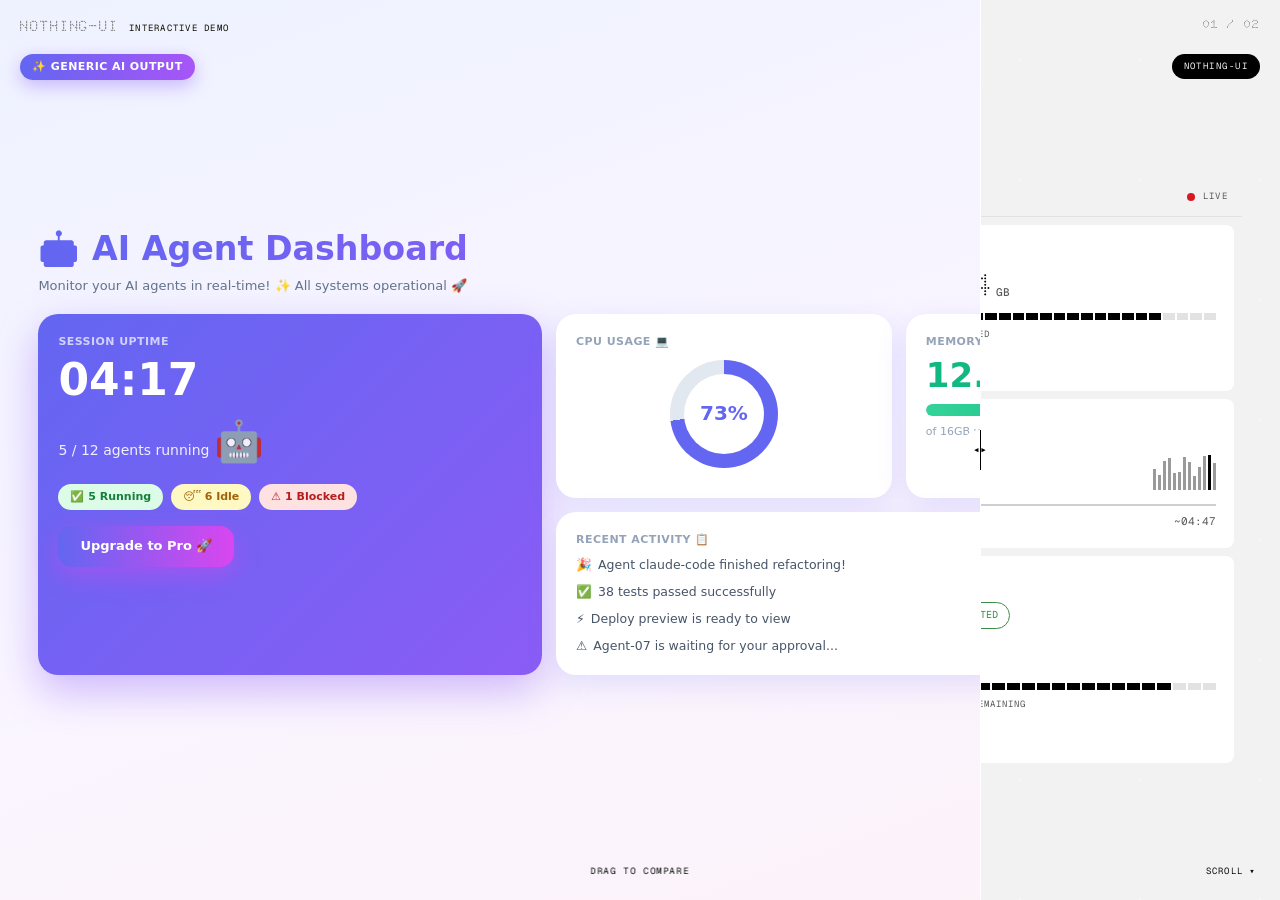
==== demo.html @ 2c0e85aa "Launch nothing-ui design system" ====
<!doctype html>
<html lang="en" data-theme="dark">
<head>
<meta charset="UTF-8">
<meta name="viewport" content="width=device-width, initial-scale=1.0">
<title>nothing-ui · interactive demo</title>
<link rel="preconnect" href="https://fonts.googleapis.com">
<link rel="preconnect" href="https://fonts.gstatic.com" crossorigin>
<link href="https://fonts.googleapis.com/css2?family=Doto:ROND,wght@100,400;100,500;100,700;100,900&family=Geist+Mono:wght@400;500&display=swap" rel="stylesheet">
<link rel="stylesheet" href="css/nothing-ui.css">
<style>
/* ===== demo chrome ===== */
html,body{height:100%}
body{overflow:hidden}
main{height:100vh;overflow-y:auto;scroll-snap-type:y mandatory;scroll-behavior:smooth}
section.stage{height:100vh;scroll-snap-align:start;position:relative;overflow:hidden;user-select:none;-webkit-user-select:none;cursor:grab}
section.stage:active{cursor:grabbing}
.demo-brand{position:fixed;top:16px;left:20px;z-index:60;display:flex;align-items:baseline;gap:10px;mix-blend-mode:difference;color:#fff;pointer-events:none}
.demo-brand .w{font-family:var(--f-display);font-weight:500;font-size:15px;letter-spacing:.06em}
.demo-brand .s{font-family:var(--f-mono);font-size:9px;letter-spacing:.14em}
.stage-step{position:fixed;top:16px;right:20px;z-index:60;mix-blend-mode:difference;color:#fff;font-family:var(--f-display);font-weight:500;font-size:12px;letter-spacing:.1em;pointer-events:none}
.hint{position:absolute;bottom:22px;left:50%;transform:translateX(-50%);z-index:40;mix-blend-mode:difference;color:#fff;font-family:var(--f-mono);font-size:9px;letter-spacing:.18em;pointer-events:none;animation:hintpulse 2.6s ease-in-out infinite}
@keyframes hintpulse{0%,100%{opacity:.85}50%{opacity:.3}}
.scrollhint{position:absolute;bottom:22px;right:24px;z-index:40;mix-blend-mode:difference;color:#fff;font-family:var(--f-mono);font-size:9px;letter-spacing:.14em;pointer-events:none}

/* ===== comparison machinery ===== */
.cmp-layer{position:absolute;inset:0}
.cmp-layer.b{clip-path:inset(0 0 0 var(--cut,50%))}
.divider{position:absolute;top:0;bottom:0;left:var(--cut,50%);width:0;z-index:30;pointer-events:none}
.divider::before{content:"";position:absolute;top:0;bottom:0;left:-.5px;width:1px;background:#fff;mix-blend-mode:difference}
.divider .knob{position:absolute;top:50%;left:0;transform:translate(-50%,-50%);width:40px;height:40px;border-radius:50%;
  background:#fff;mix-blend-mode:difference;display:grid;place-items:center;font-family:var(--f-mono);font-size:11px;color:#000;letter-spacing:.05em}
.corner{position:absolute;top:54px;font-family:var(--f-mono);font-size:9px;letter-spacing:.16em;text-transform:uppercase;padding:6px 12px;border-radius:999px;z-index:20}
.corner.l{left:20px}.corner.r{right:20px}

/* ===== nothing dashboard panel ===== */
.dwrap{position:absolute;inset:0;display:flex;align-items:center;justify-content:center;background:var(--bg);transition:none}
.dpanel{position:relative;isolation:isolate;width:min(1240px,94vw);margin-top:48px}
.dotlayer{position:absolute;inset:-40vh -10vw;z-index:-1;pointer-events:none;
  background-image:radial-gradient(rgba(255,255,255,.42) 1.3px,transparent 1.7px);
  background-size:120px 120px;background-attachment:fixed;mix-blend-mode:difference}
.dchrome{height:40px;display:flex;align-items:center;gap:7px;padding:0 14px;border-bottom:1px solid var(--line)}
.dchrome .nm{margin-left:8px;font-size:9px;letter-spacing:.1em;text-transform:uppercase;color:var(--muted)}
.dchrome .dlive{margin-left:auto;display:flex;align-items:center;gap:8px}
.dchrome .dlive .livedot{width:8px;height:8px;margin:0}
.dpanel .bento{grid-template-rows:auto auto auto}
.dpanel .tile{padding:18px}
.dpanel .clock{font-size:clamp(40px,5.6vw,70px);margin-top:8px}
.dpanel .clock .colon{animation:ckblink 1s steps(1) infinite}
@keyframes ckblink{0%,100%{opacity:1}50%{opacity:.25}}
.dpanel .tile .big{font-size:32px}
.dpanel .gauge{width:108px;height:108px;margin:8px auto 0}
.dpanel .gauge svg{width:108px;height:108px}
.dpanel .gauge .num{font-size:28px}
.trk.scan{position:relative;overflow:hidden}
.trk.scan::after{animation:scan 3.2s var(--ease) infinite}
@keyframes scan{0%{width:6%}55%{width:84%}100%{width:6%}}
.logfeed{margin-top:10px;display:flex;flex-direction:column;gap:7px;height:108px;overflow:hidden}
.logfeed .ll{font-family:var(--f-mono);font-size:9.5px;color:var(--secondary);display:flex;gap:8px;animation:llin .3s var(--ease)}
.logfeed .ll .lt{color:var(--muted)}
.logfeed .ll.sig{color:var(--accent-text)}
@keyframes llin{from{opacity:0;transform:translateY(-4px)}to{opacity:1;transform:none}}
.okchip{border-color:var(--success)!important;color:var(--success)!important}
.okchip i{display:inline-block;width:7px;height:7px;border-radius:50%;background:var(--success);margin-right:2px;animation:hintpulse 1.8s ease-in-out infinite}
.corner.ntag{background:var(--display);color:var(--bg)}

/* ===== deliberately-generic "AI slop" side (off-spec on purpose) ===== */
.slop{position:absolute;inset:0;background:linear-gradient(160deg,#eef2ff 0%,#faf5ff 55%,#fdf2f8 100%);
  font-family:system-ui,'Segoe UI',Roboto,sans-serif;color:#1e293b;display:flex;align-items:center;justify-content:center}
.slop *{box-sizing:border-box}
.slop .swrap{width:min(1240px,94vw)}
.slop h1{font-size:clamp(22px,2.6vw,34px);font-weight:800;margin-bottom:4px;
  background:linear-gradient(90deg,#6366f1,#a855f7,#ec4899);-webkit-background-clip:text;background-clip:text;color:transparent;
  animation:gradslide 4s linear infinite;background-size:200% 100%}
@keyframes gradslide{to{background-position:200% 0}}
.slop .sub{color:#64748b;font-size:13px;margin-bottom:18px}
.slop .sgrid{display:grid;grid-template-columns:1.5fr 1fr 1fr;gap:14px}
.slop .scard{background:#fff;border-radius:20px;padding:20px;box-shadow:0 10px 30px rgba(99,102,241,.16)}
.slop .scard.heroish{grid-row:1/span 2;background:linear-gradient(135deg,#6366f1,#8b5cf6);color:#fff;box-shadow:0 16px 40px rgba(139,92,246,.4)}
.slop .slabel{font-size:11px;font-weight:700;text-transform:uppercase;letter-spacing:.04em;color:#94a3b8;margin-bottom:8px}
.slop .heroish .slabel{color:rgba(255,255,255,.7)}
.slop .bignum{font-size:44px;font-weight:800;line-height:1}
.slop .pillrow{display:flex;gap:8px;margin-top:14px;flex-wrap:wrap}
.slop .spill{font-size:11px;font-weight:600;padding:5px 12px;border-radius:999px}
.slop .spill.g{background:#dcfce7;color:#15803d}.slop .spill.y{background:#fef9c3;color:#a16207}.slop .spill.r{background:#fee2e2;color:#b91c1c}
.slop .donut{width:108px;height:108px;border-radius:50%;margin:10px auto;position:relative;
  background:conic-gradient(#6366f1 0 73%,#e2e8f0 73% 100%)}
.slop .donut::after{content:"73%";position:absolute;inset:14px;border-radius:50%;background:#fff;display:grid;place-items:center;font-weight:800;font-size:20px;color:#6366f1}
.slop .sbar{height:12px;border-radius:999px;background:#e2e8f0;overflow:hidden;margin-top:12px}
.slop .sbar i{display:block;height:100%;width:72%;border-radius:999px;background:linear-gradient(90deg,#34d399,#10b981);animation:sbarpulse 2s ease-in-out infinite}
@keyframes sbarpulse{0%,100%{width:64%}50%{width:78%}}
.slop .cta{margin-top:16px;display:inline-block;padding:11px 22px;border-radius:14px;font-weight:700;font-size:13px;color:#fff;
  background:linear-gradient(90deg,#6366f1,#d946ef);box-shadow:0 8px 24px rgba(217,70,239,.45);animation:ctabounce 2.2s ease-in-out infinite}
@keyframes ctabounce{0%,100%{transform:translateY(0)}50%{transform:translateY(-4px)}}
.slop .feed{margin-top:6px;display:flex;flex-direction:column;gap:9px;font-size:12.5px;color:#475569}
.slop .feed .emj{margin-right:6px}
.slop .robot{font-size:40px;animation:ctabounce 1.8s ease-in-out infinite;display:inline-block}
.slop .corner.stag{background:linear-gradient(90deg,#6366f1,#a855f7);color:#fff;box-shadow:0 6px 18px rgba(139,92,246,.4);font-family:system-ui,sans-serif;font-weight:700;letter-spacing:.04em}
@media(max-width:860px){.slop .sgrid{grid-template-columns:1fr 1fr}.dpanel .bento{grid-template-columns:1fr 1fr}}
</style>
</head>
<body>
<svg width="0" height="0" style="position:absolute" aria-hidden="true"><defs>
<symbol id="d-check" viewBox="0 0 24 24"><path d="M4 12l5 5L20 6" fill="none" stroke="currentColor" stroke-width="1.6" stroke-linecap="round" stroke-linejoin="round"/></symbol>
</defs></svg>

<div class="demo-brand"><span class="w">NOTHING-UI</span><span class="s">INTERACTIVE DEMO</span></div>
<div class="stage-step" id="step">01 / 02</div>

<!-- dashboard template — cloned into every comparison layer -->
<template id="tpl-dash">
<div class="dwrap"><div class="dpanel">
  <div class="dotlayer"></div>
  <div class="dchrome"><span class="tl"></span><span class="tl"></span><span class="tl"></span><span class="nm">AGENT CONSOLE</span>
    <span class="dlive"><i class="livedot"></i><span class="label">LIVE</span></span></div>
  <div class="bento">
    <div class="tile hero-tile">
      <span class="label">SESSION UPTIME</span>
      <div class="clock"><span class="ck-h">00</span><span class="colon" style="--pxd:7px"><i></i><i></i></span><span class="ck-m">00</span></div>
      <div class="fui" style="font-size:16px;margin-top:12px"><span class="runcount">5</span> / 12 agents running</div>
      <div class="dotrow agentdots"></div>
      <div class="grow"></div><div class="hr"></div>
      <div class="foot2">
        <div><span class="label">TOKENS / TODAY</span><div class="big tokval">128<span class="u">K</span></div></div>
        <div style="text-align:right"><span class="label" style="color:var(--accent-text)">NEEDS DECISION</span><div class="big" style="color:var(--accent-text)">1</div></div>
      </div>
    </div>
    <div class="tile" style="display:flex;flex-direction:column;align-items:center">
      <span class="label" style="align-self:flex-start">CPU LOAD</span>
      <div class="gauge"><svg viewBox="0 0 96 96"><circle cx="48" cy="48" r="44" fill="none" stroke="var(--line-2)" stroke-width="3" stroke-dasharray="1.2 12.3"/><circle cx="48" cy="48" r="38" fill="none" stroke="var(--line)" stroke-width="3"/><circle class="garc" cx="48" cy="48" r="38" fill="none" stroke="var(--display)" stroke-width="3" stroke-dasharray="239" stroke-dashoffset="65" transform="rotate(-90 48 48)"/></svg>
      <div class="num"><b><span class="gval">73</span><span class="pct">%</span></b></div></div>
    </div>
    <div class="tile"><span class="label">MEMORY</span><div class="big" style="margin-top:10px">12.4<span class="u">GB</span></div><div class="segbar short memseg" style="margin-top:12px"></div><div class="label" style="margin-top:8px">/ 16 GB USED</div></div>
    <div class="tile run" style="grid-column:2/span 2"><span class="label">NOW RUNNING</span>
      <div style="display:flex;justify-content:space-between;align-items:flex-end"><div><div class="title">claude-code</div><div class="label" style="margin-top:5px">REFACTOR · AUTH MODULE</div></div><div class="spark sparkle"></div></div>
      <div class="trk scan"></div>
      <div style="display:flex;justify-content:space-between;margin-top:8px"><span class="faint eltime">02:34</span><span class="muted">~04:47</span></div>
    </div>
    <div class="tile"><span class="label">EVENT LOG</span><div class="logfeed"></div></div>
    <div class="tile"><span class="label">AGENTS · 12 TOTAL</span><div style="margin-top:12px">
      <div class="srow"><div class="seg-head"><span class="label">RUNNING</span><span class="v">5</span></div><div class="segbar short ag-run"></div></div>
      <div class="srow"><div class="seg-head"><span class="label">IDLE</span><span class="v">6</span></div><div class="segbar short ag-idle"></div></div>
      <div class="srow"><div class="seg-head"><span class="label" style="color:var(--accent-text)">NEEDS INPUT</span><span class="v" style="color:var(--accent-text)">1</span></div><div class="segbar short ag-need"></div></div></div>
    </div>
    <div class="tile"><span class="label">STATUS</span>
      <div class="chips"><span class="chip okchip"><i></i>CONNECTED</span></div>
      <div class="big">87<span class="u" style="font-family:var(--f-display);font-size:15px">%</span></div>
      <div class="segbar short batseg" style="margin-top:10px"></div>
      <div class="label" style="margin-top:8px">~ 4H 23M REMAINING</div>
    </div>
  </div>
</div></div>
</template>

<main id="main">

<!-- ════ STAGE 1 · generic AI output vs nothing-ui ════ -->
<section class="stage" id="s1" style="--cut:50%">
  <!-- layer A · deliberately generic -->
  <div class="cmp-layer a">
    <div class="slop">
      <span class="corner l stag spill">✨ Generic AI output</span>
      <div class="swrap">
        <h1>🤖 AI Agent Dashboard</h1>
        <div class="sub">Monitor your AI agents in real-time! ✨ All systems operational 🚀</div>
        <div class="sgrid">
          <div class="scard heroish">
            <div class="slabel">Session Uptime</div>
            <div class="bignum">04:17</div>
            <div style="margin-top:10px;font-size:14px;opacity:.9">5 / 12 agents running <span class="robot">🤖</span></div>
            <div class="pillrow"><span class="spill g">✅ 5 Running</span><span class="spill y">😴 6 Idle</span><span class="spill r">⚠️ 1 Blocked</span></div>
            <a class="cta">Upgrade to Pro 🚀</a>
          </div>
          <div class="scard"><div class="slabel">CPU Usage 💻</div><div class="donut"></div></div>
          <div class="scard"><div class="slabel">Memory 🧠</div><div class="bignum" style="color:#10b981;font-size:34px">12.4GB</div><div class="sbar"><i></i></div><div style="font-size:11px;color:#94a3b8;margin-top:8px">of 16GB used</div></div>
          <div class="scard" style="grid-column:2/span 2"><div class="slabel">Recent Activity 📋</div>
            <div class="feed">
              <div><span class="emj">🎉</span>Agent claude-code finished refactoring!</div>
              <div><span class="emj">✅</span>38 tests passed successfully</div>
              <div><span class="emj">⚡</span>Deploy preview is ready to view</div>
              <div><span class="emj">⚠️</span>Agent-07 is waiting for your approval...</div>
            </div>
          </div>
        </div>
      </div>
    </div>
  </div>
  <!-- layer B · nothing-ui (light mode) -->
  <div class="cmp-layer b" data-theme="light">
    <div class="mount-dash"></div>
    <span class="corner r ntag">nothing-ui</span>
  </div>
  <div class="divider"><span class="knob">◂▸</span></div>
  <div class="hint">DRAG TO COMPARE</div>
  <div class="scrollhint">SCROLL ▾</div>
</section>

<!-- ════ STAGE 2 · dark / light ════ -->
<section class="stage" id="s2" style="--cut:50%">
  <div class="cmp-layer a">
    <div class="mount-dash"></div>
    <span class="corner l ntag">DARK</span>
  </div>
  <div class="cmp-layer b" data-theme="light">
    <div class="mount-dash"></div>
    <span class="corner r" style="background:#000;color:#fff">LIGHT</span>
  </div>
  <div class="divider"><span class="knob">◂▸</span></div>
  <div class="hint">DRAG · DARK ⟷ LIGHT</div>
</section>

</main>

<script>
/* mount dashboard clones */
const tpl=document.getElementById('tpl-dash');
document.querySelectorAll('.mount-dash').forEach(m=>m.appendChild(tpl.content.cloneNode(true)));

/* fill repeated structures in every clone */
function eachDash(sel,fn){document.querySelectorAll(sel).forEach(fn);}
eachDash('.agentdots',el=>{const cls=['run','run','run','run','run','','','','','','','need'];
  cls.forEach(c=>{const i=document.createElement('i');if(c)i.className=c;el.appendChild(i);});});
function seg(el,total,filled,color){el.innerHTML='';for(let i=0;i<total;i++){const s=document.createElement('i');s.style.background=i<filled?color:'var(--line)';el.appendChild(s);}}
eachDash('.memseg',el=>seg(el,22,17,'var(--display)'));
eachDash('.ag-run',el=>seg(el,12,5,'var(--display)'));
eachDash('.ag-idle',el=>seg(el,12,6,'var(--secondary)'));
eachDash('.ag-need',el=>seg(el,12,1,'var(--accent)'));
eachDash('.batseg',el=>seg(el,20,17,'var(--display)'));
eachDash('.sparkle',el=>{for(let i=0;i<13;i++){const b=document.createElement('i');b.style.height=(14+Math.round(Math.sin(i*1.7)*10+10))+'px';el.appendChild(b);}});

/* ===== live dynamics (all clones update in lock-step) ===== */
const pad=n=>String(n).padStart(2,'0');
function tickClock(){const d=new Date();
  document.querySelectorAll('.ck-h').forEach(e=>e.textContent=pad(d.getHours()));
  document.querySelectorAll('.ck-m').forEach(e=>e.textContent=pad(d.getMinutes()));}
tickClock();setInterval(tickClock,1000);

let el=154; /* elapsed seconds for NOW RUNNING */
setInterval(()=>{el++;const t=pad(Math.floor(el/60))+':'+pad(el%60);
  document.querySelectorAll('.eltime').forEach(e=>e.textContent=t);},1000);

let tok=128.0;
setInterval(()=>{tok+=Math.random()*0.4;
  document.querySelectorAll('.tokval').forEach(e=>e.innerHTML=tok.toFixed(0)+'<span class="u">K</span>');},2000);

/* gauge breathes 60–86% */
let gT=0;
setInterval(()=>{gT+=.16;const v=Math.round(73+Math.sin(gT)*12);
  document.querySelectorAll('.gval').forEach(e=>e.textContent=v);
  document.querySelectorAll('.garc').forEach(c=>c.style.strokeDashoffset=(239*(1-v/100)).toFixed(1));},900);

/* sparkline shifts */
setInterval(()=>{document.querySelectorAll('.sparkle').forEach(sp=>{
  const b=sp.firstElementChild;sp.removeChild(b);
  b.style.height=(10+Math.round(Math.random()*26))+'px';
  b.style.background=parseInt(b.style.height)>28?'var(--display)':'var(--muted)';
  sp.appendChild(b);});},620);

/* memory segbar drifts 14–20 cells */
let mT=0;
setInterval(()=>{mT+=.5;const f=17+Math.round(Math.sin(mT)*3);
  document.querySelectorAll('.memseg').forEach(e=>seg(e,22,f,'var(--display)'));},1400);

/* event log feed */
const LOG=[
 ['agent-03 · diff applied · [SAVED]',0],
 ['build · 38 tests passed',0],
 ['agent-11 · context 72% · compacting',0],
 ['agent-07 · awaiting approval · [NEEDS INPUT]',1],
 ['deploy preview ready',0],
 ['agent-05 · tokens 12.4K · ok',0],
 ['lint · 0 errors · [CLEAN]',0],
 ['agent-02 · branch pushed',0]];
let li=0;
function pushLog(){const d=new Date();const t=pad(d.getHours())+':'+pad(d.getMinutes())+':'+pad(d.getSeconds());
  const [msg,sig]=LOG[li++%LOG.length];
  document.querySelectorAll('.logfeed').forEach(f=>{
    const row=document.createElement('div');row.className='ll'+(sig?' sig':'');
    row.innerHTML='<span class="lt">'+t+'</span>'+msg;
    f.prepend(row);while(f.children.length>6)f.removeChild(f.lastChild);});}
for(let k=0;k<5;k++)pushLog();
setInterval(pushLog,1500);

/* ===== draggable divider per stage ===== */
function initCompare(sec){
  let dragging=false;
  const set=p=>{p=Math.max(6,Math.min(94,p));sec.style.setProperty('--cut',p+'%');};
  sec.addEventListener('pointerdown',e=>{dragging=true;sec.setPointerCapture(e.pointerId);
    set(e.clientX/innerWidth*100);});
  sec.addEventListener('pointermove',e=>{if(dragging)set(e.clientX/innerWidth*100);});
  sec.addEventListener('pointerup',()=>dragging=false);
  sec.addEventListener('pointercancel',()=>dragging=false);
  sec.setCut=set;
}
document.querySelectorAll('.stage').forEach(initCompare);

/* keyboard nudge on the visible stage */
addEventListener('keydown',e=>{
  const sec=[...document.querySelectorAll('.stage')].find(s=>{const r=s.getBoundingClientRect();return r.top>-innerHeight/2&&r.top<innerHeight/2;});
  if(!sec)return;const cur=parseFloat(getComputedStyle(sec).getPropertyValue('--cut'))||50;
  if(e.key==='ArrowLeft')sec.setCut(cur-4);
  if(e.key==='ArrowRight')sec.setCut(cur+4);});

/* one-time auto sweep when a stage enters view */
const eased=t=>t<.5?4*t*t*t:1-Math.pow(-2*t+2,3)/2;
function sweep(sec){const seq=[[50,82],[82,22],[22,50]];let i=0;
  function leg(){if(i>=seq.length)return;const [a,b]=seq[i++];const t0=performance.now(),D=760;
    (function f(n){const k=Math.min(1,(n-t0)/D);sec.setCut(a+(b-a)*eased(k));
      k<1?requestAnimationFrame(f):leg();})(t0);}
  leg();}
const seen=new Set();
new IntersectionObserver(es=>es.forEach(en=>{
  if(en.isIntersecting&&!seen.has(en.target)){seen.add(en.target);setTimeout(()=>sweep(en.target),350);}
  if(en.isIntersecting){document.getElementById('step').textContent=en.target.id==='s1'?'01 / 02':'02 / 02';}
}),{threshold:.6}).observe(document.getElementById('s1'));
new IntersectionObserver(es=>es.forEach(en=>{
  if(en.isIntersecting&&!seen.has(en.target)){seen.add(en.target);setTimeout(()=>sweep(en.target),350);}
  if(en.isIntersecting){document.getElementById('step').textContent='02 / 02';}
}),{threshold:.6}).observe(document.getElementById('s2'));
</script>
</body>
</html>
---- css/nothing-ui.css ----
@import url('tokens.css');

/* nothing-ui · components */

*{margin:0;padding:0;box-sizing:border-box}
html{scroll-behavior:smooth}
body{background-color:var(--bg);color:var(--primary);font-family:var(--f-mono);font-size:11px;line-height:1.45;
  font-variation-settings:'ROND' 100;-webkit-font-smoothing:antialiased;transition:background-color .35s var(--ease),color .35s var(--ease)}
/* Sparse dot grid as a LOCAL-INVERSE overlay: a fixed white-dot field with mix-blend-mode:difference,
   so each dot takes the contrast of the surface BEHIND it — on light surfaces it reads as soft grey,
   on dark surfaces it reads as light (and vice-versa) — automatically, in BOTH themes, no per-theme color.
   z-index:-1 keeps it BEHIND all cards (cards are always the top layer and cover the dots). Thin (~1.3px), sparse (120px). */
body::before{content:"";position:fixed;inset:0;z-index:-1;pointer-events:none;
  background-image:radial-gradient(rgba(255,255,255,.42) 1.3px, transparent 1.7px);
  background-size:120px 120px;background-attachment:fixed;mix-blend-mode:difference}
::selection{background:var(--accent);color:var(--accent-ink)}
.label{font-family:var(--f-mono);font-size:9px;letter-spacing:.12em;text-transform:uppercase;color:var(--secondary)}
.fdisplay{font-family:var(--f-display);color:var(--display)} .fui{font-family:var(--f-ui)} .mono{font-family:var(--f-mono)}
.muted{color:var(--secondary)} .faint{color:var(--muted)}
.ico{width:22px;height:22px;stroke:currentColor;fill:none;stroke-width:1.6;stroke-linecap:round;stroke-linejoin:round;display:block}
.ico.sm{width:16px;height:16px}
/* dot-matrix icons: real 9×9 grid, every cell a COMPLETE round dot (no mask — mask clips dots into partial circles).
   SCALABLE: size driven by --gs (default 30px); gap scales proportionally. Resize with e.g. style="--gs:48px" or set --gs on a parent. */
.gico{display:inline-grid;grid-template-columns:repeat(9,1fr);grid-auto-rows:1fr;gap:calc(var(--gs,30px)/20);width:var(--gs,30px);height:var(--gs,30px)}
.gico i{aspect-ratio:1}
.gico i.on{border-radius:50%;background:currentColor}

/* theme toggle */
.fab{position:fixed;top:18px;right:18px;z-index:80;display:flex;border:1px solid var(--line-2);border-radius:var(--r-pill);overflow:hidden;background:var(--surface)}
.fab button{font-family:var(--f-mono);font-size:9px;letter-spacing:.1em;padding:6px 11px;background:transparent;color:var(--secondary);border:0;cursor:pointer}
.fab button[aria-pressed="true"]{background:var(--display);color:var(--bg)}

/* poster grid — hairline-connected modules */
.poster{display:grid;grid-template-columns:repeat(12,1fr);grid-auto-flow:row dense;gap:12px}
.mod{background:var(--glass);-webkit-backdrop-filter:blur(16px);backdrop-filter:blur(16px);border-radius:var(--r-md);padding:22px;min-width:0}
.s2{grid-column:span 2}.s3{grid-column:span 3}.s4{grid-column:span 4}.s5{grid-column:span 5}
.s6{grid-column:span 6}.s7{grid-column:span 7}.s8{grid-column:span 8}.s9{grid-column:span 9}.s12{grid-column:span 12}
@media(max-width:1100px){.s2,.s3,.s4,.s5{grid-column:span 6}.s7,.s8,.s9{grid-column:span 12}}
@media(max-width:680px){.mod{grid-column:span 12!important}}
.mhead{display:flex;align-items:baseline;gap:8px;margin-bottom:20px}
.mhead .no{font-family:var(--f-display);font-weight:500;font-size:11px;color:var(--secondary);letter-spacing:.05em}
.mhead .t{font-family:var(--f-mono);font-size:10px;letter-spacing:.14em;text-transform:uppercase;color:var(--primary)}
.mhead .ex{margin-left:auto;font-size:9px;color:var(--muted)}
h4.sub{font-size:9px;letter-spacing:.12em;text-transform:uppercase;color:var(--muted);margin:18px 0 12px}
h4.sub:first-of-type{margin-top:0}
.row{display:flex;gap:10px;flex-wrap:wrap;align-items:center}
.col{display:flex;flex-direction:column;gap:10px}

/* masthead module */
.brand .wm{font-family:var(--f-display);font-weight:500;font-size:clamp(34px,5vw,52px);color:var(--display);line-height:.9;letter-spacing:.04em}
.brand .ds{font-family:var(--f-head);font-weight:600;font-size:27px;margin-top:8px;letter-spacing:0;line-height:1}
.brand .v{color:var(--secondary);font-family:var(--f-display);font-weight:500;font-size:13px;margin-top:4px}
.brand p{color:var(--secondary);font-size:11px;line-height:1.7;margin-top:18px;max-width:34ch}

/* 01 color */
.swatches{display:flex;gap:14px;flex-wrap:wrap}
.sw{text-align:center}
.sw .c{width:54px;height:54px;border-radius:999px;border:1px solid var(--line-2);margin:0 auto 8px}
.sw .n{font-size:10px;color:var(--primary)}.sw .h{font-size:9px;color:var(--muted);font-family:var(--f-mono)}
.accent-sw{display:flex;align-items:center;gap:16px}
.accent-sw .c{width:64px;height:64px;border-radius:999px}
.bg-cols{display:flex;gap:28px;align-items:stretch}
@media(max-width:760px){.bg-cols{flex-direction:column}}
.bg-principles{flex:1;display:flex;flex-direction:column;justify-content:center}
.bg-lead{font-family:var(--f-ui);font-size:14px;line-height:1.6;color:var(--primary);max-width:46ch}
.bg-lead strong{color:var(--display)}
.bg-rules{list-style:none;margin-top:18px}
.bg-rules li{position:relative;padding:9px 0 9px 16px;border-bottom:1px solid var(--glass-brd);color:var(--secondary);font-size:12px;line-height:1.6}
.bg-rules li:last-child{border:0}
.bg-rules li::before{content:"·";position:absolute;left:2px;color:var(--primary)}
.bg-rules strong{color:var(--primary);font-weight:400;border-bottom:1px solid currentColor;padding-bottom:1px}
/* schematic that DEMONSTRATES local-inverse: ONE dot field crosses a dark + a light surface,
   appearing light over the dark half and dark over the light half (mix-blend-mode:difference).
   A card floats on top and covers the dots beneath it. */
.layer-demo{flex:1.05;position:relative;min-height:300px;border-radius:10px;overflow:hidden;isolation:isolate;display:flex}
.layer-demo .lyl{font-family:var(--f-mono);font-size:9px;letter-spacing:.08em;text-transform:uppercase}
.layer-demo .surf{flex:1;display:flex;align-items:flex-end;padding:12px;box-sizing:border-box}
.layer-demo .surf.dark{background:#0B0B0B;color:#7a7a7a}
.layer-demo .surf.light{background:#ECECEC;color:#8a8a8a}
.layer-demo .dotfield{position:absolute;inset:0;z-index:1;pointer-events:none;
  background-image:radial-gradient(rgba(255,255,255,.55) 1.7px,transparent 2.1px);background-size:18px 18px;mix-blend-mode:difference}
.layer-demo .democard{position:absolute;z-index:2;right:22px;top:42px;width:46%;height:156px;border-radius:8px;
  background:var(--glass);-webkit-backdrop-filter:blur(12px);backdrop-filter:blur(12px);border:1px solid var(--glass-brd);
  color:var(--primary);display:flex;align-items:flex-end;padding:12px;box-sizing:border-box}

/* 02 type */
.specimen{font-family:var(--f-display);color:var(--display);font-size:42px;line-height:1}
.glyphset{font-family:var(--f-display);color:var(--secondary);font-size:13px;line-height:1.9;letter-spacing:.12em;word-break:break-all;margin-top:10px}
.weights{display:flex;gap:18px;margin-top:14px;color:var(--secondary);font-family:var(--f-ui);font-size:13px}
.weights b{color:var(--primary)}

/* 03 icons */
.icogrid{display:grid;grid-template-columns:repeat(8,1fr);gap:14px;color:var(--primary)}
.icogrid.lib{grid-template-columns:repeat(12,1fr);gap:16px}
.icogrid .i{display:grid;place-items:center;color:var(--primary);transition:color .2s var(--ease)}
.icogrid .i:hover{color:var(--accent-text)}
.dotglyphs{font-family:var(--f-display);color:var(--primary);font-size:30px;letter-spacing:.32em;margin-top:6px}
.punct-spec{display:flex;gap:30px;align-items:center;margin-top:10px}
.punct-spec .ps{display:flex;align-items:center;gap:10px}
.punct-spec .pl{font-size:9px;letter-spacing:.08em;text-transform:uppercase;color:var(--muted)}

/* Glyph Matrix · authentic 25×25 circular-masked panel (white LEDs on black, like Phone (3)) */
.gmx-wrap{display:flex;gap:22px;flex-wrap:wrap;align-items:flex-start}
.gmx-cell{display:flex;flex-direction:column;align-items:center;gap:9px}
.gmx{display:grid;grid-template-columns:repeat(25,1fr);gap:1.4px;width:clamp(150px,17vw,182px);aspect-ratio:1;padding:6.5%;border-radius:50%;background:#070707;border:1px solid #232323;box-sizing:border-box}
.gmx i{aspect-ratio:1;border-radius:50%}
.gmx i.void{background:transparent}
.gmx i.off{background:rgba(255,255,255,.06)}
.gmx i.on{background:#fff}
.gmx i.sig{background:var(--accent)}
.gmx-cell .label{font-size:8px}

/* 04 spacing */
.spaceruler{display:flex;align-items:flex-end;gap:3px;height:48px}
.spaceruler i{background:var(--secondary);width:7px}
.ruler-cap{display:flex;gap:3px;margin-top:6px;color:var(--muted);font-size:8px}
.ruler-cap span{width:7px;text-align:center}
.nest{position:relative;width:180px;height:120px;border:1px dashed var(--line-2);margin:24px auto 0;display:grid;place-items:center}
.nest .inner{width:90px;height:60px;border:1px dashed var(--line-2);display:grid;place-items:center}
.nest .core{width:40px;height:40px;border-radius:8px;background:var(--raised);display:grid;place-items:center;color:var(--secondary)}
.nest .m{position:absolute;font-size:8px;color:var(--muted)}

/* buttons */
.btn{font-family:var(--f-mono);font-size:11px;letter-spacing:.04em;padding:9px 16px;border-radius:var(--r-sm);cursor:pointer;background:transparent;display:inline-flex;align-items:center;gap:8px;transition:opacity var(--dur,.2s) var(--ease);border:0}
.btn:hover{opacity:.8}.btn:disabled{opacity:.3}
.btn-primary{background:var(--display);color:var(--bg)}
.btn-outline{border:1px solid var(--line-2);color:var(--primary)}
.btn-text{color:var(--primary);padding:9px 4px}
.btn-icon{width:38px;height:38px;border-radius:999px;border:1px solid var(--line-2);color:var(--primary);display:grid;place-items:center;padding:0;cursor:pointer;background:transparent}
.btn-icon:hover{border-color:var(--primary);color:var(--primary)}
.btn-sq{width:34px;height:34px;padding:0;justify-content:center;border-radius:var(--r-sm)}
.bstates .btn-primary.hv{opacity:.8}.bstates .btn-primary.pr{opacity:.6}

/* inputs */
.inp{width:100%;background:transparent;border:1px solid var(--line-2);border-radius:var(--r-sm);padding:9px 12px;color:var(--primary);font-family:var(--f-mono);font-size:11px}
.inp::placeholder{color:var(--muted)}
.inp:focus{outline:0;border-color:var(--primary)}
.inp.focused{border-color:var(--primary)}
.inp.dis{opacity:.4}
.field{margin-bottom:12px}.field .label{display:block;margin-bottom:6px}
.withicon{position:relative}.withicon .ico{position:absolute;left:10px;top:9px;color:var(--muted)}.withicon .inp{padding-left:34px}
.cbx{display:flex;align-items:center;gap:9px;margin-bottom:8px;color:var(--secondary)}
.box{width:18px;height:18px;border:1px solid var(--line-2);border-radius:4px;display:grid;place-items:center;color:var(--bg)}
.box.on{background:var(--display);border-color:var(--display)}
.rdo{width:18px;height:18px;border:1px solid var(--line-2);border-radius:999px;display:grid;place-items:center}
.rdo.on::after{content:"";width:9px;height:9px;border-radius:999px;background:var(--display)}

/* chips & tags */
.chip{display:inline-flex;align-items:center;gap:6px;font-family:var(--f-mono);font-size:10px;border:1px solid var(--line-2);padding:5px 11px;border-radius:var(--r-pill);color:var(--secondary);cursor:pointer}
.chip.on{background:var(--display);border-color:var(--display);color:var(--bg)}
.tag{font-family:var(--f-mono);font-size:10px;border:1px solid var(--line-2);padding:4px 10px;border-radius:var(--r-sm);color:var(--secondary)}
.tag.on{border-color:var(--primary);color:var(--primary)}.tag.dis{opacity:.4}

/* sliders */
.slider{appearance:none;width:100%;height:3px;background:var(--line-2);border-radius:999px;outline:0}
.slider::-webkit-slider-thumb{appearance:none;width:16px;height:16px;border-radius:999px;background:var(--display);cursor:pointer}
.track-fill{height:3px;background:var(--line-2);border-radius:999px;position:relative}
.track-fill>i{position:absolute;left:0;top:0;height:100%;background:var(--display);border-radius:999px}
.track-fill>b{position:absolute;top:50%;width:14px;height:14px;border-radius:999px;background:var(--display);transform:translate(-50%,-50%)}
.circ{position:relative;width:72px;height:72px}
.circ .n{position:absolute;inset:0;display:grid;place-items:center;font-family:var(--f-display);font-weight:500;font-size:16px;color:var(--display)}

/* navigation */
.navbar{display:flex;justify-content:space-around;border:1px solid var(--line-2);border-radius:var(--r-pill);padding:8px 6px}
.navbar .i{color:var(--muted);position:relative;padding:4px 10px}.navbar .i.on{color:var(--display)}
.tabs{display:flex;gap:20px;border-bottom:1px solid var(--line);padding-bottom:0}
.tabs span{padding-bottom:9px;color:var(--muted);font-size:11px;border-bottom:2px solid transparent}
.tabs span.on{color:var(--primary);border-color:var(--display)}
.pager{display:flex;gap:6px;align-items:center}
.pager a{width:26px;height:26px;border-radius:6px;display:grid;place-items:center;color:var(--secondary);border:1px solid transparent;font-family:var(--f-display);font-weight:500}
.pager a.on{background:var(--display);color:var(--bg)}
.sheet{border:1px solid var(--line-2);border-radius:var(--r-md);overflow:hidden}
.sheet .r{display:flex;align-items:center;gap:10px;padding:10px 12px;border-bottom:1px solid var(--line);color:var(--secondary)}
.sheet .r:last-child{border:0}.sheet .r .ico{color:var(--primary)}.sheet .r .h{margin-left:auto;color:var(--muted)}

/* alerts / toast */
.alert{display:flex;align-items:flex-start;gap:10px;padding:12px 14px;border-radius:var(--r-sm);border-left:3px solid;margin-bottom:10px;position:relative}
.alert .x{position:absolute;right:12px;top:12px;color:var(--muted);cursor:pointer}
.alert .ttl{font-family:var(--f-ui);font-weight:500;font-size:12px;color:var(--display)}
.alert .ds{font-size:10px;color:var(--secondary);margin-top:2px}
.alert.success{border-color:var(--success);background:color-mix(in srgb,var(--success) 9%,transparent)}.alert.success .ico{color:var(--success)}
.alert.warning{border-color:var(--warning);background:color-mix(in srgb,var(--warning) 9%,transparent)}.alert.warning .ico{color:var(--warning)}
.alert.error{border-color:var(--error);background:color-mix(in srgb,var(--error) 9%,transparent)}.alert.error .ico{color:var(--error)}

/* switches */
.switch{width:44px;height:24px;border-radius:999px;background:var(--line-2);position:relative;cursor:pointer;transition:background var(--dur,.2s) var(--ease);flex-shrink:0}
.switch::after{content:"";position:absolute;top:3px;left:3px;width:18px;height:18px;border-radius:999px;background:var(--muted);transition:transform var(--dur,.2s) var(--ease)}
.switch.on{background:var(--display)}.switch.on::after{transform:translateX(20px);background:var(--bg)}

/* avatar & badge */
.ava{width:46px;height:46px;border-radius:999px;background:var(--raised);display:grid;place-items:center;color:var(--muted);overflow:hidden;border:1px solid var(--line-2)}
.ava.ring{border:2px solid var(--display)}
.ava.add{border:1px dashed var(--line-2);color:var(--secondary)}
.bdot{position:relative}.bdot::after{content:"";position:absolute;top:0;right:0;width:11px;height:11px;border-radius:999px;background:var(--accent);border:2px solid var(--bg)}

/* cards */
.card{border-radius:var(--r-md);padding:14px;background:var(--glass);-webkit-backdrop-filter:blur(12px);backdrop-filter:blur(12px);transition:transform var(--dur,.2s) var(--ease)}
.card:hover{transform:translateY(-2px)}
.card .thumb{height:70px;border-radius:6px;background:var(--raised);margin-bottom:10px}
.card .ttl{font-family:var(--f-head);font-weight:600;font-size:18px;color:var(--display);line-height:1.1}
.card .ds{font-size:10px;color:var(--secondary);margin-top:3px}
.statbig{font-family:var(--f-display);font-weight:500;font-size:30px;color:var(--display)}

/* lists */
.list .li{display:flex;align-items:center;gap:12px;padding:12px 0;border-bottom:1px solid var(--line)}
.list .li:last-child{border:0}.list .li .tx{flex:1}.list .li .h{font-size:12px;color:var(--primary)}.list .li .s{font-size:10px;color:var(--muted)}

/* table */
table{width:100%;border-collapse:collapse}
th{font-size:9px;letter-spacing:.08em;text-transform:uppercase;color:var(--muted);text-align:left;padding:8px;border-bottom:1px solid var(--line-2)}
td{font-family:var(--f-mono);font-size:11px;padding:9px 8px;border-bottom:1px solid var(--line);color:var(--primary)}
.pill{font-size:9px;padding:2px 9px;border-radius:999px;text-transform:uppercase;letter-spacing:.05em}
.pill.a{background:var(--display);color:var(--bg)}.pill.i{border:1px solid var(--line-2);color:var(--muted)}

/* calendar */
.cal .ch{display:flex;justify-content:space-between;align-items:center;margin-bottom:12px}
.cal .ch .m{font-family:var(--f-ui);font-size:13px;color:var(--display)}
.cal .grid{display:grid;grid-template-columns:repeat(7,1fr);gap:4px;text-align:center}
.cal .grid .wd{font-size:8px;color:var(--muted);padding:4px 0}
.cal .grid .d{font-family:var(--f-display);font-weight:500;font-size:12px;padding:6px 0;border-radius:6px;color:var(--secondary)}
.cal .grid .d.today{background:var(--display);color:var(--bg)}
.cal .grid .d.sel{border:1px solid var(--display);color:var(--display)}

/* tooltip */
.tipwrap{display:flex;flex-direction:column;align-items:center;gap:30px;padding:14px 0}
.tip{background:var(--raised);border:1px solid var(--line-2);border-radius:6px;padding:7px 12px;font-size:11px;position:relative;color:var(--primary)}
.tip::after{content:"";position:absolute;bottom:-5px;left:50%;transform:translateX(-50%) rotate(45deg);width:8px;height:8px;background:var(--raised);border-right:1px solid var(--line-2);border-bottom:1px solid var(--line-2)}
.hovme{font-size:11px;color:var(--secondary)}

/* modal */
.modal{border:1px solid var(--line-2);border-radius:var(--r-md);overflow:hidden;background:var(--surface)}
.modal .mh{display:flex;justify-content:space-between;align-items:center;padding:14px 16px;border-bottom:1px solid var(--line)}
.modal .mh .t{font-family:var(--f-head);font-weight:600;font-size:19px;color:var(--display)}
.modal .mb{padding:16px;color:var(--secondary);font-size:11px;line-height:1.6}
.modal .mf{display:flex;justify-content:flex-end;gap:10px;padding:12px 16px;border-top:1px solid var(--line)}

/* progress & stepper */
.lp{height:6px;background:var(--line-2);border-radius:999px;overflow:hidden}.lp>i{display:block;height:100%;background:var(--display);width:60%}
.stepper{display:flex;align-items:center;margin-top:18px}
.stepper .st{width:26px;height:26px;border-radius:999px;border:1px solid var(--line-2);display:grid;place-items:center;font-family:var(--f-display);font-weight:500;font-size:12px;color:var(--muted)}
.stepper .st.on{background:var(--display);color:var(--bg);border-color:var(--display)}
.stepper .ln{flex:1;height:1px;background:var(--line-2)}

/* ========== EXTENDED COMPONENTS (22+) ========== */

/* 22 dropdown / menu */
.menu{border:1px solid var(--line-2);border-radius:var(--r-sm);background:var(--surface);overflow:hidden;width:200px}
.menu .mi{display:flex;align-items:center;gap:10px;padding:9px 12px;color:var(--secondary);cursor:pointer;font-family:var(--f-mono);font-size:11px}
.menu .mi:hover{background:var(--raised);color:var(--primary)}
.menu .mi .k{margin-left:auto;color:var(--muted);font-size:9px}
.menu .mi.danger{color:var(--error)}
.menu .sep{height:1px;background:var(--line);margin:4px 0}
.menu .grp{padding:8px 12px 4px;font-size:8px;letter-spacing:.12em;text-transform:uppercase;color:var(--muted)}

/* 23 accordion */
.acc{border-top:1px solid var(--line)}
.acc .it{border-bottom:1px solid var(--line)}
.acc .hd{display:flex;align-items:center;justify-content:space-between;padding:13px 2px;cursor:pointer;color:var(--primary);font-family:var(--f-ui);font-size:13px}
.acc .hd .sign{font-family:var(--f-display);color:var(--secondary);transition:transform .25s var(--ease)}
.acc .it.open .hd .sign{transform:rotate(45deg);color:var(--display)}
.acc .bd{max-height:0;overflow:hidden;transition:max-height .3s var(--ease);color:var(--secondary);font-size:11px;line-height:1.6}
.acc .it.open .bd{max-height:120px}
.acc .bd p{padding:0 2px 14px}

/* 24 breadcrumb */
.crumb{display:flex;align-items:center;gap:8px;font-family:var(--f-mono);font-size:10px;flex-wrap:wrap}
.crumb a{color:var(--muted);text-decoration:none}.crumb a:hover{color:var(--primary)}
.crumb .sl{color:var(--line-2)}
.crumb .cur{color:var(--primary)}

/* 25 avatar group */
.avg{display:flex}
.avg .ava{width:36px;height:36px;margin-left:-10px;box-shadow:0 0 0 2px var(--bg)}
.avg .ava:first-child{margin-left:0}
.avg .ava.more{background:var(--display);color:var(--bg);font-family:var(--f-display);font-size:11px;border:0}

/* 26 skeleton */
.skel{background:linear-gradient(90deg,var(--line) 25%,var(--line-2) 50%,var(--line) 75%);background-size:200% 100%;animation:shimmer 1.4s linear infinite;border-radius:var(--r-sm)}
@keyframes shimmer{to{background-position:-200% 0}}
.skel.ln{height:10px;margin-bottom:8px}.skel.ln.w60{width:60%}.skel.ln.w40{width:40%}
.skel.circ{width:46px;height:46px;border-radius:999px}

/* 27 command palette */
.cmd{border:1px solid var(--line-2);border-radius:var(--r-md);background:var(--surface);overflow:hidden}
.cmd .top{display:flex;align-items:center;gap:10px;padding:13px 14px;border-bottom:1px solid var(--line)}
.cmd .top input{flex:1;background:transparent;border:0;outline:0;color:var(--primary);font-family:var(--f-mono);font-size:12px}
.cmd .top .esc{font-size:8px;color:var(--muted);border:1px solid var(--line-2);border-radius:4px;padding:2px 6px}
.cmd .grp{padding:9px 14px 4px;font-size:8px;letter-spacing:.12em;text-transform:uppercase;color:var(--muted)}
.cmd .ci{display:flex;align-items:center;gap:10px;padding:8px 14px;color:var(--secondary);font-family:var(--f-mono);font-size:11px;cursor:pointer}
.cmd .ci.on,.cmd .ci:hover{background:var(--raised);color:var(--primary)}
.cmd .ci .k{margin-left:auto;color:var(--muted);font-size:9px}

/* 28 kbd + code */
.kbd{font-family:var(--f-mono);font-size:10px;color:var(--primary);background:var(--raised);border:1px solid var(--line-2);border-bottom-width:2px;border-radius:5px;padding:2px 7px;display:inline-block}
.code{font-family:var(--f-mono);font-size:11px;background:var(--surface);border:1px solid var(--line);border-radius:var(--r-sm);padding:13px 14px;color:var(--secondary);line-height:1.7;overflow-x:auto}
.code .cm{color:var(--muted)}.code .kw{color:var(--accent-text)}.code .st{color:var(--primary)}

/* 29 toast stack */
.toasts{display:flex;flex-direction:column;gap:8px}
.toast{display:flex;align-items:center;gap:11px;background:var(--surface);border:1px solid var(--line-2);border-radius:var(--r-sm);padding:11px 13px;min-width:240px}
.toast .ico{color:var(--display)}.toast.ok .ico{color:var(--success)}
.toast .tx{font-size:11px;color:var(--primary)}.toast .tx s{display:block;color:var(--muted);font-size:9px;text-decoration:none;margin-top:1px}
.toast .x{margin-left:auto;color:var(--muted);cursor:pointer}

/* 30 segmented control + button group */
.seg{display:inline-flex;border:1px solid var(--line-2);border-radius:var(--r-sm);padding:2px;background:var(--surface)}
.seg button{font-family:var(--f-mono);font-size:10px;padding:6px 14px;border:0;background:transparent;color:var(--secondary);cursor:pointer;border-radius:4px}
.seg button.on{background:var(--display);color:var(--bg)}
.bgroup{display:inline-flex}
.bgroup .btn{border:1px solid var(--line-2);border-radius:0;margin-left:-1px}
.bgroup .btn:first-child{border-radius:var(--r-sm) 0 0 var(--r-sm);margin-left:0}
.bgroup .btn:last-child{border-radius:0 var(--r-sm) var(--r-sm) 0}
.bgroup .btn.on{background:var(--display);color:var(--bg);border-color:var(--display);position:relative;z-index:1}

/* 31 empty state */
.empty{text-align:center;padding:30px 16px;border:1px dashed var(--line-2);border-radius:var(--r-md)}
.empty .gico{margin:0 auto 14px;color:var(--line-2)}
.empty .h{font-family:var(--f-head);font-size:17px;color:var(--primary)}
.empty .s{font-size:10px;color:var(--muted);margin:5px 0 14px}

/* 32 timeline */
.tline{list-style:none;position:relative;padding-left:22px}
.tline::before{content:"";position:absolute;left:4px;top:4px;bottom:4px;width:1px;background:var(--line-2)}
.tline li{position:relative;padding:0 0 18px}.tline li:last-child{padding-bottom:0}
.tline li::before{content:"";position:absolute;left:-22px;top:3px;width:9px;height:9px;border-radius:50%;background:var(--surface);border:1px solid var(--line-2)}
.tline li.on::before{background:var(--accent);border-color:var(--accent)}
.tline .h{font-size:12px;color:var(--primary)}.tline .t{font-family:var(--f-mono);font-size:9px;color:var(--muted)}

/* 33 popover */
.pop{position:relative;background:var(--surface);border:1px solid var(--line-2);border-radius:var(--r-sm);padding:13px;width:220px}
.pop::before{content:"";position:absolute;top:-5px;left:24px;width:8px;height:8px;background:var(--surface);border-left:1px solid var(--line-2);border-top:1px solid var(--line-2);transform:rotate(45deg)}
.pop .h{font-family:var(--f-ui);font-size:12px;color:var(--display);margin-bottom:4px}
.pop .b{font-size:10px;color:var(--secondary);line-height:1.6}

/* 34 rating (round dots) */
.rate{display:inline-flex;gap:7px}
.rate i{width:13px;height:13px;border-radius:50%;border:1px solid var(--line-2);cursor:pointer}
.rate i.on{background:var(--display);border-color:var(--display)}

/* 35 dropzone */
.drop{border:1px dashed var(--line-2);border-radius:var(--r-md);padding:26px;text-align:center;color:var(--muted);transition:border-color .2s var(--ease)}
.drop:hover{border-color:var(--primary);color:var(--secondary)}
.drop .gico{margin:0 auto 10px;color:var(--secondary)}
.drop b{color:var(--primary);font-family:var(--f-ui);font-weight:400}

/* 36 banner */
.banner{display:flex;align-items:center;gap:12px;padding:11px 14px;border-radius:var(--r-sm);background:var(--display);color:var(--bg)}
.banner .tx{font-family:var(--f-mono);font-size:11px;flex:1}
.banner .b2{font-family:var(--f-mono);font-size:10px;border:1px solid var(--bg);border-radius:var(--r-pill);padding:4px 11px;cursor:pointer}
.banner.sig{background:var(--accent);color:var(--accent-ink)}.banner.sig .b2{border-color:var(--accent-ink)}

/* 37 stat / metric */
.metric{border:1px solid var(--line);border-radius:var(--r-md);padding:15px}
.metric .label{margin-bottom:9px}
.metric .v{font-family:var(--f-display);font-weight:500;font-size:30px;color:var(--display);line-height:1}
.metric .d{font-family:var(--f-mono);font-size:10px;margin-top:7px}
.metric .d.up{color:var(--success)}.metric .d.dn{color:var(--error)}

/* 38 tabs · pill variant */
.tabpills{display:inline-flex;gap:4px;background:var(--surface);border:1px solid var(--line);border-radius:var(--r-pill);padding:3px}
.tabpills span{padding:6px 15px;border-radius:var(--r-pill);font-family:var(--f-mono);font-size:10px;color:var(--secondary);cursor:pointer}
.tabpills span.on{background:var(--display);color:var(--bg)}

/* 39 tree view */
.tree{font-family:var(--f-mono);font-size:11px}
.tree .n{display:flex;align-items:center;gap:8px;padding:5px 0;color:var(--secondary)}
.tree .n .ico{color:var(--muted)}
.tree .ch{padding-left:20px;border-left:1px solid var(--line);margin-left:9px}
.tree .n.sel{color:var(--display)}

/* 40 divider w/ label + 41 number stepper */
.divl{display:flex;align-items:center;gap:12px;color:var(--muted);font-size:9px;letter-spacing:.12em;text-transform:uppercase}
.divl::before,.divl::after{content:"";flex:1;height:1px;background:var(--line)}
.nstep{display:inline-flex;align-items:center;border:1px solid var(--line-2);border-radius:var(--r-sm);overflow:hidden}
.nstep button{width:30px;height:30px;border:0;background:transparent;color:var(--secondary);font-family:var(--f-display);font-size:15px;cursor:pointer}
.nstep button:hover{background:var(--raised);color:var(--primary)}
.nstep .v{width:42px;text-align:center;font-family:var(--f-display);font-weight:500;font-size:14px;color:var(--display);border-left:1px solid var(--line);border-right:1px solid var(--line);line-height:30px}

/* applied dashboard */
.app{border-radius:14px;overflow:hidden;background:transparent;margin-top:1px}
.app .titlebar{height:42px;display:flex;align-items:center;gap:7px;padding:0 16px;border-bottom:1px solid var(--line)}
.tl{width:10px;height:10px;border-radius:999px;background:var(--line-2)}
.app .titlebar .nm{margin-left:8px;font-size:9px;letter-spacing:.1em;text-transform:uppercase;color:var(--muted)}
.bento{display:grid;grid-template-columns:1.5fr 1fr 1fr;gap:8px;padding:8px}
@media(max-width:720px){.bento{grid-template-columns:1fr 1fr}}
.tile{background:var(--glass);-webkit-backdrop-filter:blur(16px);backdrop-filter:blur(16px);border-radius:var(--r-md);padding:22px;min-width:0}
.tile.hero-tile{grid-column:1;grid-row:1/span 2;display:flex;flex-direction:column}
.dotrow{display:flex;gap:6px;margin-top:20px}
.dotrow i{width:9px;height:9px;border-radius:50%;background:var(--line-2)}
.dotrow i.run{background:var(--display)} .dotrow i.need{background:var(--accent)}
.hr{height:1px;background:var(--line);margin:18px 0}
.clock{font-family:var(--f-display);font-weight:500;font-size:clamp(56px,9vw,92px);color:var(--display);line-height:.92;margin-top:10px;letter-spacing:.02em;display:flex;align-items:center}
/* dot-matrix PUNCTUATION — built from the same round pixel-dot unit (--pxd) as the glyph grid. Reuse for :  .  …  etc. */
.colon,.pdot,.ellip{display:inline-flex;vertical-align:middle;color:var(--secondary)}
.colon{flex-direction:column;justify-content:center;gap:var(--pxd,6px);margin:0 .22em}
.pdot{margin:0 .04em}.ellip{gap:var(--pxd,6px);margin:0 .1em}
.colon i,.pdot i,.ellip i{width:var(--pxd,6px);height:var(--pxd,6px);border-radius:50%;background:currentColor;flex-shrink:0}
.livedot{width:12px;height:12px;border-radius:50%;background:var(--accent);margin-right:18px;flex-shrink:0;animation:liveblink 1.5s steps(1) infinite}
@keyframes liveblink{0%,100%{opacity:1}50%{opacity:.3}}
.tile .grow{flex:1;min-height:14px}
.tile .big{font-family:var(--f-display);font-weight:500;font-size:40px;color:var(--display);line-height:1}
.tile .big .u{font-family:var(--f-mono);font-size:11px;color:var(--secondary);margin-left:3px}
.foot2{display:flex;justify-content:space-between;align-items:flex-end}
.run .title{font-family:var(--f-display);font-weight:500;font-size:22px;color:var(--display);margin-top:8px}
.trk{height:2px;background:var(--line-2);position:relative;margin-top:14px}.trk::after{content:"";position:absolute;inset:0;width:52%;background:var(--display)}
.spark{display:flex;align-items:flex-end;gap:2px;height:36px}.spark i{width:3px;background:var(--muted)}
.segbar{display:flex;gap:2px;margin-top:10px}.segbar i{flex:1;height:11px;background:var(--line)}.segbar.short i{height:7px}
.seg-head{display:flex;justify-content:space-between;align-items:baseline}.seg-head .v{color:var(--display);font-family:var(--f-display);font-weight:500;font-size:15px}
.gauge{position:relative;width:130px;height:130px;margin:10px auto 0}.gauge .num{position:absolute;inset:0;display:grid;place-items:center;line-height:1;font-family:var(--f-display);font-weight:500;font-size:34px;color:var(--display)}
.gauge .num b{position:relative;font-weight:inherit}
.gauge .num .pct{position:absolute;left:100%;bottom:1px;margin-left:5px;font-size:13px;color:var(--secondary);font-family:var(--f-display)}
.qrow{display:flex;align-items:center;justify-content:space-between;padding:11px 0;border-bottom:1px solid var(--line)}.qrow:last-child{border:0}.qrow .l{font-family:var(--f-ui);font-size:14px;color:var(--primary)}.qrow .meta{margin-left:auto;margin-right:12px}
.srow+.srow{margin-top:13px}
.chips{display:flex;gap:8px;flex-wrap:wrap;margin:12px 0}
/* Applied console is a product UI → always dark (like Nothing's own dashboard), so all its greens stay the one electric lime & the colon matches */
.appwrap{position:relative;isolation:isolate;padding:48px 0 64px;
  --bg:#000;--surface:#0C0C0C;--raised:#171717;--line:#262626;--line-2:#3A3A3A;
  --muted:#5A5A5A;--secondary:#8C8C8C;--primary:#EDEDED;--display:#FFF;
  --accent:#D71921;--accent-ink:#FFFFFF;--accent-text:#FF4438;
  --success:#7BE38A;--warning:#F2C94C;--error:#FF5247;
  --glass:rgba(24,24,24,.9);--glass-brd:rgba(255,255,255,.08);
  background-color:var(--bg);color:var(--primary)}
/* same local-inverse dot field, scoped to the (dark) dashboard region → dots auto-read light here */
.appwrap::before{content:"";position:absolute;inset:0;z-index:-1;pointer-events:none;
  background-image:radial-gradient(rgba(255,255,255,.42) 1.3px,transparent 1.7px);
  background-size:120px 120px;background-attachment:fixed;mix-blend-mode:difference}
.applead{display:flex;align-items:baseline;gap:12px;margin-bottom:20px}
.applead .no{font-family:var(--f-display);font-weight:700;color:var(--muted)}
.applead h2{font-family:var(--f-head);font-weight:600;font-size:28px;color:var(--display)}
.outer{max-width:1480px;margin:0 auto;padding:0 24px}
footer{padding:28px 24px;display:flex;justify-content:space-between;color:var(--muted);font-size:10px;text-transform:uppercase;letter-spacing:.08em;border-top:1px solid var(--line)}
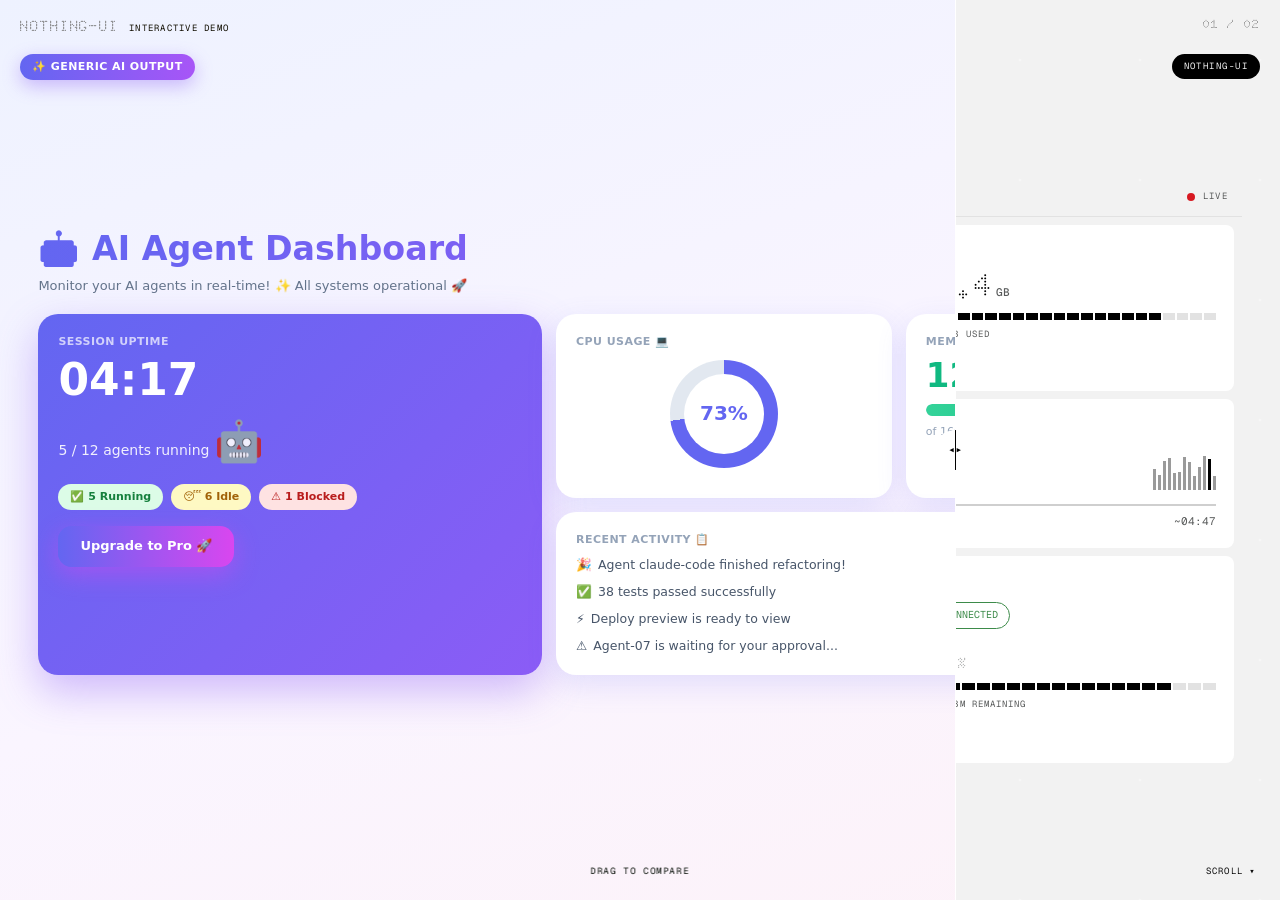
==== commit 1c0ee27b: "Self-host OFL fonts; add Newsreader Italic editorial accent - Bundle Doto, Geist, Geist Mono, Newsre" ====
--- a/demo.html
+++ b/demo.html
@@ -4,9 +4,6 @@
 <meta charset="UTF-8">
 <meta name="viewport" content="width=device-width, initial-scale=1.0">
 <title>nothing-ui · interactive demo</title>
-<link rel="preconnect" href="https://fonts.googleapis.com">
-<link rel="preconnect" href="https://fonts.gstatic.com" crossorigin>
-<link href="https://fonts.googleapis.com/css2?family=Doto:ROND,wght@100,400;100,500;100,700;100,900&family=Geist+Mono:wght@400;500&display=swap" rel="stylesheet">
 <link rel="stylesheet" href="css/nothing-ui.css">
 <style>
 /* ===== demo chrome ===== */
--- a/css/nothing-ui.css
+++ b/css/nothing-ui.css
@@ -16,6 +16,7 @@
 ::selection{background:var(--accent);color:var(--accent-ink)}
 .label{font-family:var(--f-mono);font-size:9px;letter-spacing:.12em;text-transform:uppercase;color:var(--secondary)}
 .fdisplay{font-family:var(--f-display);color:var(--display)} .fui{font-family:var(--f-ui)} .mono{font-family:var(--f-mono)}
+.editorial{font-family:var(--f-editorial);font-style:italic}
 .muted{color:var(--secondary)} .faint{color:var(--muted)}
 .ico{width:22px;height:22px;stroke:currentColor;fill:none;stroke-width:1.6;stroke-linecap:round;stroke-linejoin:round;display:block}
 .ico.sm{width:16px;height:16px}
@@ -88,6 +89,10 @@
 .glyphset{font-family:var(--f-display);color:var(--secondary);font-size:13px;line-height:1.9;letter-spacing:.12em;word-break:break-all;margin-top:10px}
 .weights{display:flex;gap:18px;margin-top:14px;color:var(--secondary);font-family:var(--f-ui);font-size:13px}
 .weights b{color:var(--primary)}
+.editorial-specimen{font-family:var(--f-editorial);font-style:italic;font-weight:400;font-size:30px;line-height:1.05;
+  color:var(--display);letter-spacing:-.025em;max-width:13ch}
+.editorial-note{font-family:var(--f-mono);font-size:8px;line-height:1.5;letter-spacing:.08em;text-transform:uppercase;
+  color:var(--muted);margin-top:8px;max-width:32ch}
 
 /* 03 icons */
 .icogrid{display:grid;grid-template-columns:repeat(8,1fr);gap:14px;color:var(--primary)}
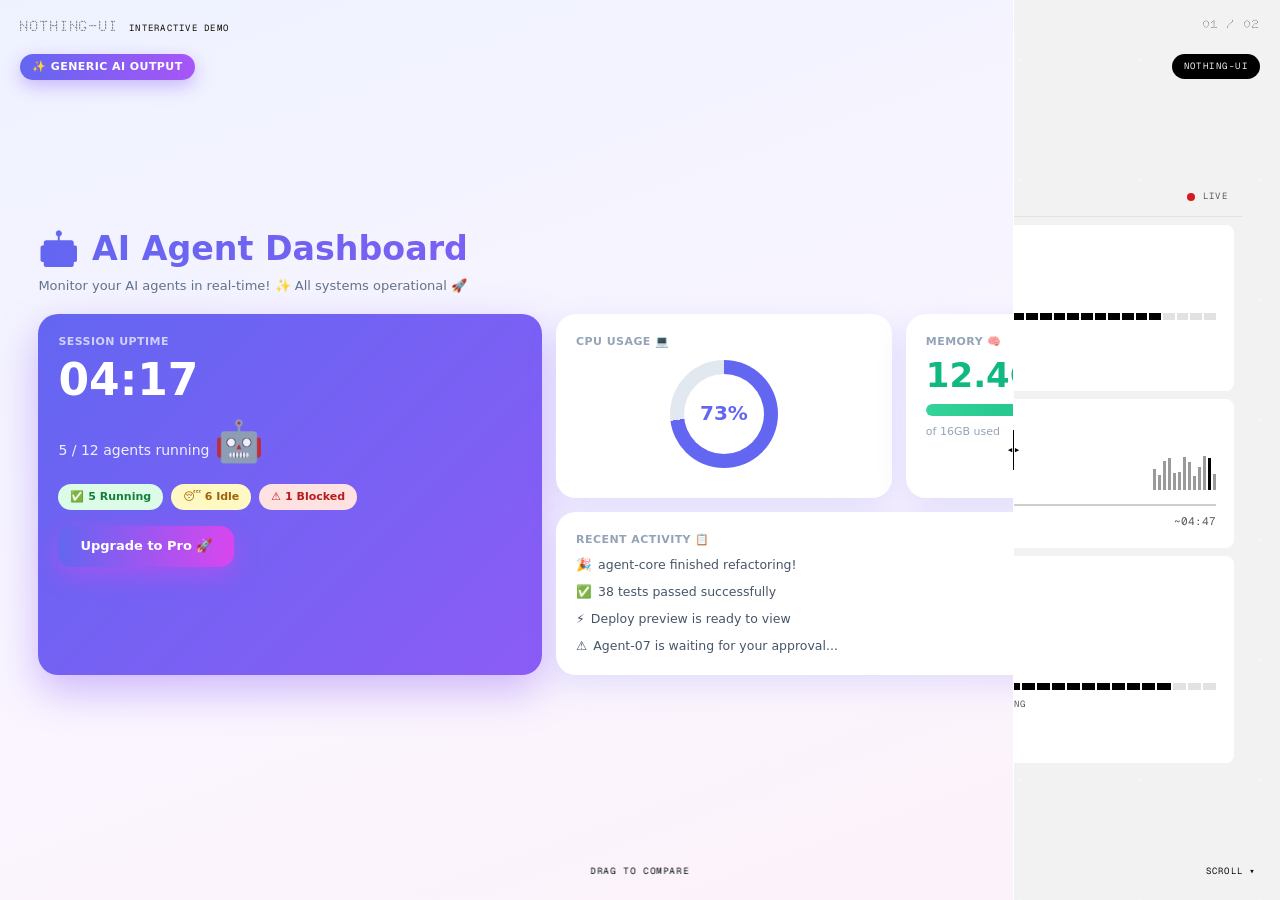
==== commit 1dead351: "Translate DESIGN.md to English; use a neutral sample agent name" ====
--- a/demo.html
+++ b/demo.html
@@ -129,7 +129,7 @@
     </div>
     <div class="tile"><span class="label">MEMORY</span><div class="big" style="margin-top:10px">12.4<span class="u">GB</span></div><div class="segbar short memseg" style="margin-top:12px"></div><div class="label" style="margin-top:8px">/ 16 GB USED</div></div>
     <div class="tile run" style="grid-column:2/span 2"><span class="label">NOW RUNNING</span>
-      <div style="display:flex;justify-content:space-between;align-items:flex-end"><div><div class="title">claude-code</div><div class="label" style="margin-top:5px">REFACTOR · AUTH MODULE</div></div><div class="spark sparkle"></div></div>
+      <div style="display:flex;justify-content:space-between;align-items:flex-end"><div><div class="title">agent-core</div><div class="label" style="margin-top:5px">REFACTOR · AUTH MODULE</div></div><div class="spark sparkle"></div></div>
       <div class="trk scan"></div>
       <div style="display:flex;justify-content:space-between;margin-top:8px"><span class="faint eltime">02:34</span><span class="muted">~04:47</span></div>
     </div>
@@ -172,7 +172,7 @@
           <div class="scard"><div class="slabel">Memory 🧠</div><div class="bignum" style="color:#10b981;font-size:34px">12.4GB</div><div class="sbar"><i></i></div><div style="font-size:11px;color:#94a3b8;margin-top:8px">of 16GB used</div></div>
           <div class="scard" style="grid-column:2/span 2"><div class="slabel">Recent Activity 📋</div>
             <div class="feed">
-              <div><span class="emj">🎉</span>Agent claude-code finished refactoring!</div>
+              <div><span class="emj">🎉</span>agent-core finished refactoring!</div>
               <div><span class="emj">✅</span>38 tests passed successfully</div>
               <div><span class="emj">⚡</span>Deploy preview is ready to view</div>
               <div><span class="emj">⚠️</span>Agent-07 is waiting for your approval...</div>
--- a/css/nothing-ui.css
+++ b/css/nothing-ui.css
@@ -417,6 +417,11 @@
 .qrow{display:flex;align-items:center;justify-content:space-between;padding:11px 0;border-bottom:1px solid var(--line)}.qrow:last-child{border:0}.qrow .l{font-family:var(--f-ui);font-size:14px;color:var(--primary)}.qrow .meta{margin-left:auto;margin-right:12px}
 .srow+.srow{margin-top:13px}
 .chips{display:flex;gap:8px;flex-wrap:wrap;margin:12px 0}
+/* live motion in the applied console — smooth transitions for JS-driven values + a slow progress creep. ease-in-out only, no bounce. */
+.gauge svg circle{transition:stroke-dashoffset .9s var(--ease)}
+.spark i{transition:height .45s var(--ease)}
+.app .trk::after{animation:trkcreep 7s var(--ease) infinite alternate}
+@keyframes trkcreep{from{width:48%}to{width:66%}}
 /* Applied console is a product UI → always dark (like Nothing's own dashboard), so all its greens stay the one electric lime & the colon matches */
 .appwrap{position:relative;isolation:isolate;padding:48px 0 64px;
   --bg:#000;--surface:#0C0C0C;--raised:#171717;--line:#262626;--line-2:#3A3A3A;
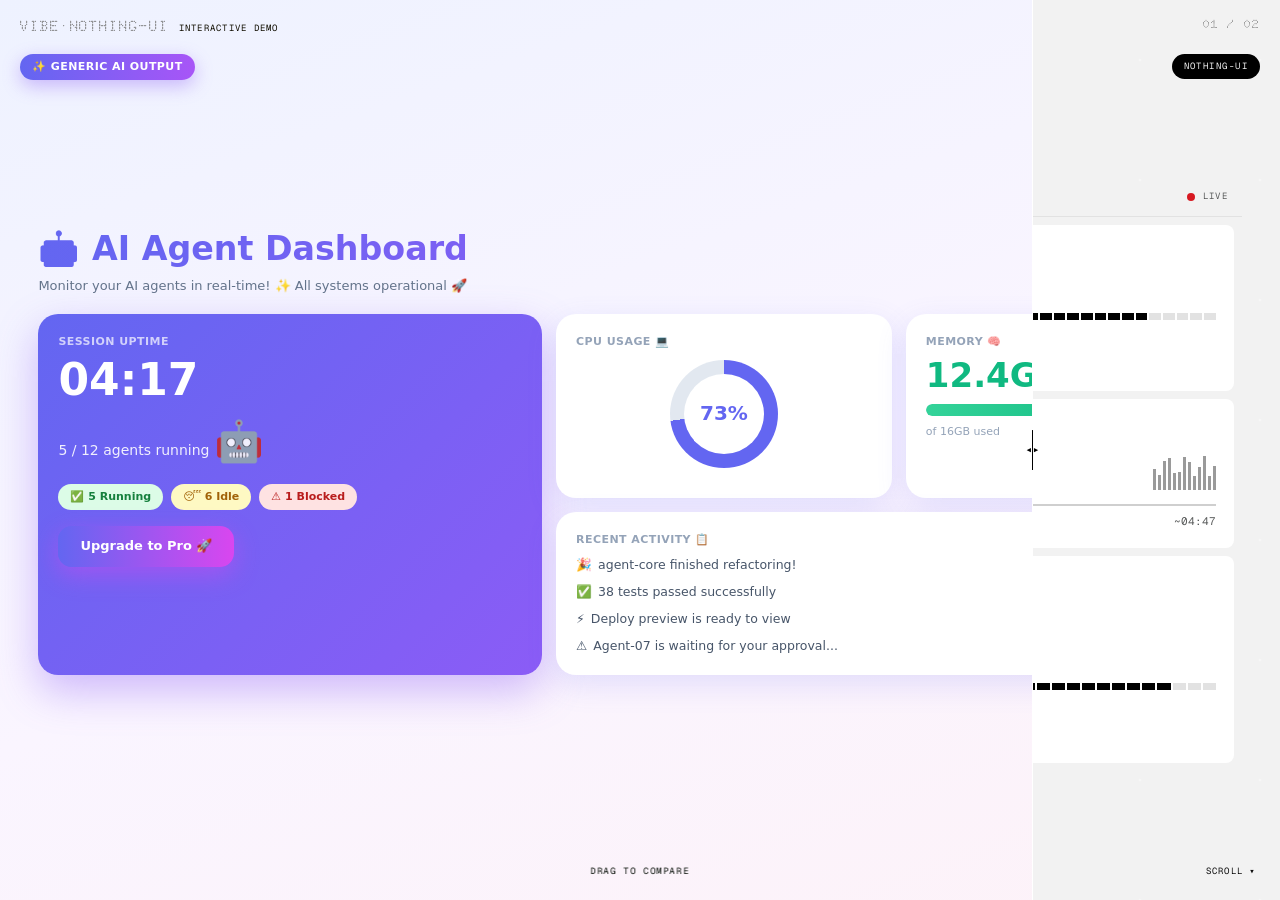
==== commit e782383d: "Rebrand to Vibe-Nothing-UI-Design; redesign README with centered dot-font logo and component shots" ====
--- a/demo.html
+++ b/demo.html
@@ -3,7 +3,7 @@
 <head>
 <meta charset="UTF-8">
 <meta name="viewport" content="width=device-width, initial-scale=1.0">
-<title>nothing-ui · interactive demo</title>
+<title>Vibe-Nothing-UI-Design · interactive demo</title>
 <link rel="stylesheet" href="css/nothing-ui.css">
 <style>
 /* ===== demo chrome ===== */
@@ -101,7 +101,7 @@
 <symbol id="d-check" viewBox="0 0 24 24"><path d="M4 12l5 5L20 6" fill="none" stroke="currentColor" stroke-width="1.6" stroke-linecap="round" stroke-linejoin="round"/></symbol>
 </defs></svg>
 
-<div class="demo-brand"><span class="w">NOTHING-UI</span><span class="s">INTERACTIVE DEMO</span></div>
+<div class="demo-brand"><span class="w">VIBE·NOTHING-UI</span><span class="s">INTERACTIVE DEMO</span></div>
 <div class="stage-step" id="step">01 / 02</div>
 
 <!-- dashboard template — cloned into every comparison layer -->
